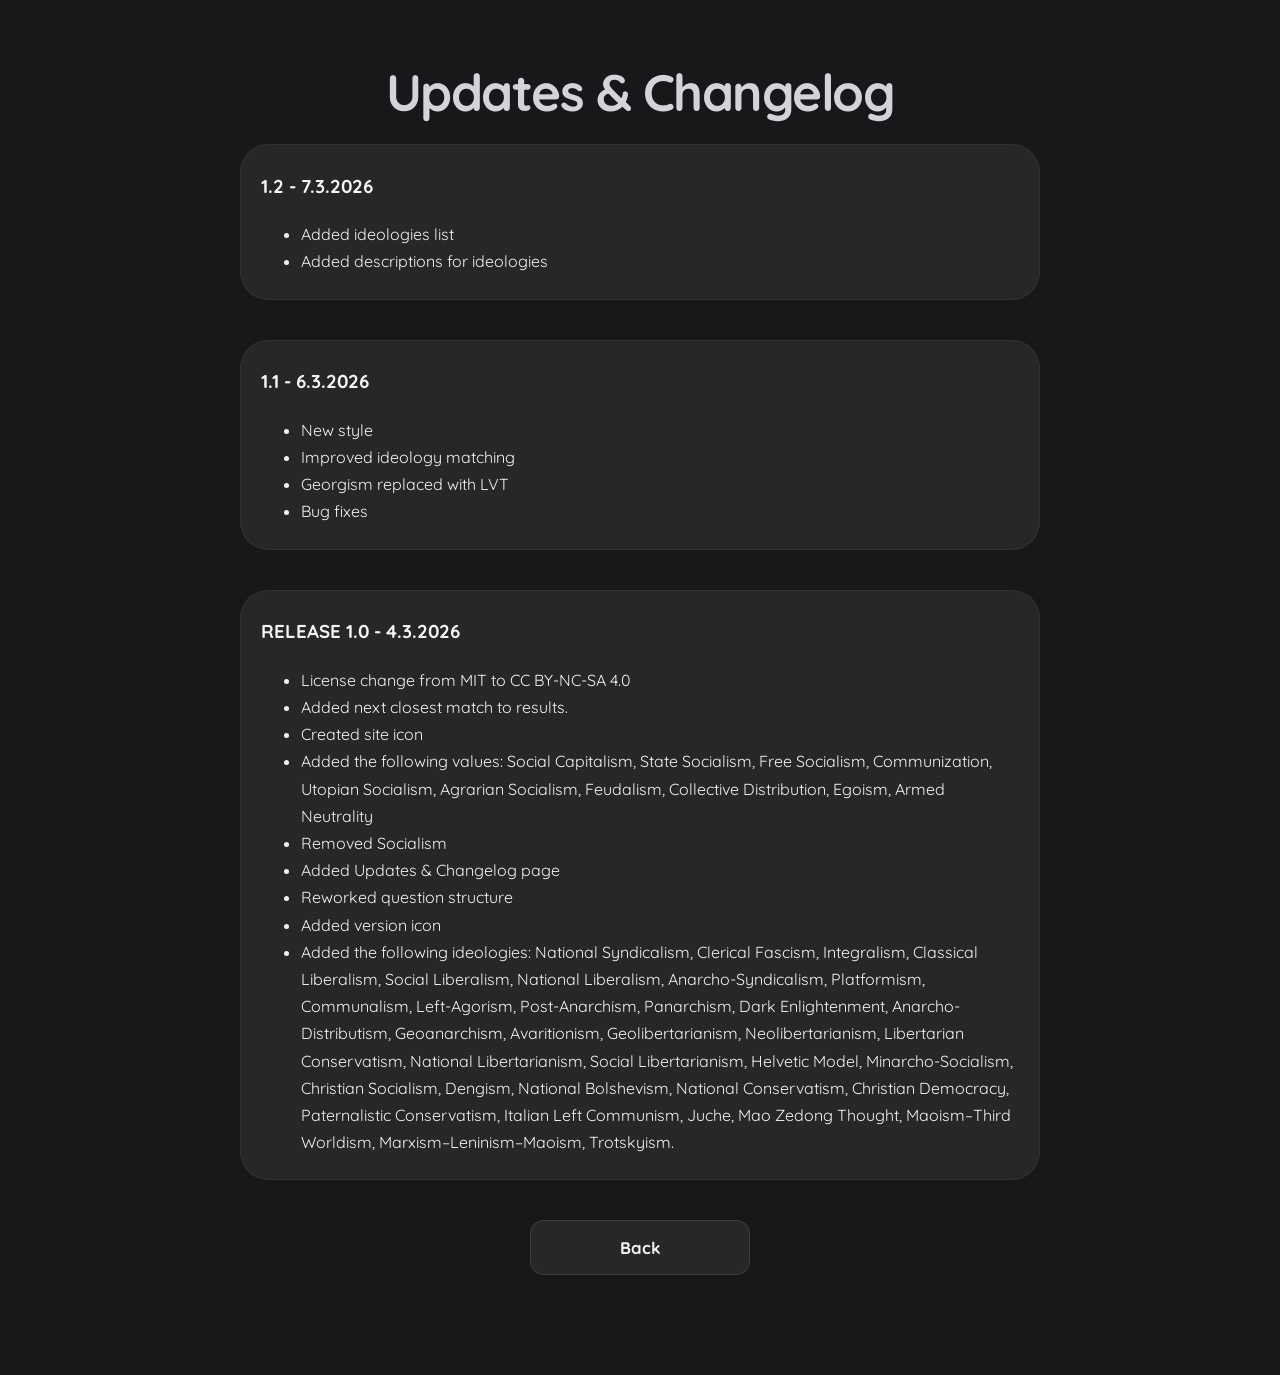
==== changelog.html @ c884f088 "Update changelog.html" ====
<!DOCTYPE html>
<html lang="en">
<head>
    <meta charset="UTF-8">
    <meta name="viewport" content="width=device-width, initial-scale=1.0">
    <title>NeoValues</title>
    <link rel="stylesheet" href="style.css">
    <link rel="icon" type="image/svg" href="icon.svg">
</head>
<body>
    <div class="main-container">
        <h1>Updates & Changelog</h1>

        <div class="description-box">
            <h3>1.2 - 7.3.2026</h3>
            <ul>
                <li>Added ideologies list</li>
                <li>Added descriptions for ideologies</li>
            </ul>
        </div>

        <div class="description-box">
            <h3>1.1 - 6.3.2026</h3>
            <ul>
                <li>New style</li>
                <li>Improved ideology matching</li>
                <li>Georgism replaced with LVT</li>
                <li>Bug fixes</li>
            </ul>
        </div>
        
        <div class="description-box">
            <h3>RELEASE 1.0 - 4.3.2026</h3>
            <ul>
                <li>License change from MIT to CC BY-NC-SA 4.0</li>
                <li>Added next closest match to results.</li>
                <li>Created site icon</li>
                <li>Added the following values: Social Capitalism, State Socialism, Free Socialism, Communization, Utopian Socialism, Agrarian Socialism, Feudalism, 
                    Collective Distribution, Egoism, Armed Neutrality</li>
                <li>Removed Socialism</li>
                <li>Added Updates & Changelog page</li>
                <li>Reworked question structure</li>
                <li>Added version icon</li>
                <li>Added the following ideologies: National Syndicalism, Clerical Fascism, Integralism, Classical Liberalism, Social Liberalism, National Liberalism, 
                    Anarcho-Syndicalism, Platformism, Communalism, Left-Agorism, Post-Anarchism, Panarchism, Dark Enlightenment, Anarcho-Distributism, Geoanarchism, 
                    Avaritionism, Geolibertarianism, Neolibertarianism, Libertarian Conservatism, National Libertarianism, Social Libertarianism, Helvetic Model, Minarcho-Socialism, 
                    Christian Socialism, Dengism, National Bolshevism, National Conservatism, Christian Democracy, Paternalistic Conservatism, Italian Left Communism, Juche, Mao Zedong Thought, 
                    Maoism–Third Worldism, Marxism–Leninism–Maoism, Trotskyism.</li>
            </ul>
        </div>

        <div class="button-container">
            <button onclick="location.href='index.html'">Back</button>
        </div>
    </div>
</body>
</html>
---- style.css ----
@import url('https://fonts.googleapis.com/css2?family=Quicksand:wght@300;500;700&display=swap');

:root {
    --bg-color: #18181b;       
    --card-bg: #27272a;        
    --text-primary: #f4f4f5;   
    --text-dim: #a1a1aa;       
    --accent-primary: #d4d4d8; 
    --accent-soft: #71717a;    
    --radius-lg: 28px;
    --radius-sm: 14px;
    --soft-shadow: 0 10px 40px rgba(0, 0, 0, 0.4);
    --smooth-transition: all 0.4s cubic-bezier(0.23, 1, 0.32, 1);
}

body {
    margin: 0;
    padding: 0;
    min-height: 100vh;
    font-family: 'Quicksand', sans-serif;
    background-color: var(--bg-color);
    color: var(--text-primary);
    display: flex;
    flex-direction: column;
    align-items: center;
}

.main-container {
    width: 100%;
    max-width: 1200px;
    min-height: 100vh;
    padding: 60px 24px;
    box-sizing: border-box;
    display: flex;
    flex-direction: column;
    align-items: center;
}

/* Header & Tiny Versioning */
.title-container {
    display: flex;
    align-items: center;
    gap: 10px;
    margin-bottom: 50px;
}

h1 {
    font-weight: 700;
    font-size: 3.2rem;
    margin: 0;
    color: var(--accent-primary);
    letter-spacing: -1.5px;
    text-align: center;
}

.version-icon {
    width: 30px; 
    height: auto;
    opacity: 0.3;
    filter: grayscale(1);
}

/* Question Box */
.question-container {
    min-height: 140px;
    margin-bottom: 20px;
    display: flex;
    align-items: center;
    justify-content: center;
    width: 100%;
}

#question {
    background-color: var(--card-bg);
    padding: 35px 50px;
    border-radius: var(--radius-lg);
    font-size: 1.4rem;
    font-weight: 500;
    line-height: 1.5;
    box-shadow: var(--soft-shadow);
    max-width: 800px;
    border: 1px solid rgba(255, 255, 255, 0.05);
}

/* Buttons */
#buttons {
    display: flex;
    flex-direction: column;
    gap: 12px;
    width: 100%;
    max-width: 480px;
    margin-top: 20px;
    margin-bottom: 50px;
}

.button-container {
    display: flex;
    flex-direction: column;
    align-items: center;
    gap: 15px;
    margin-top: 20px;
    margin-bottom: 40px;
    width: 100%;
}

.button-container button {
    width: auto; 
    min-width: 220px;
    max-width: 400px;
    text-align: center;
}

#buttons.multi-column {
    display: flex;
    flex-direction: column;
    grid-template-columns: none;
    max-width: 480px;
    gap: 12px;
}

button {
    padding: 16px 24px;
    background-color: var(--card-bg);
    border: 1px solid rgba(255, 255, 255, 0.1);
    border-radius: var(--radius-sm);
    color: var(--text-primary);
    font-family: inherit;
    font-size: 1.05rem;
    font-weight: 700;
    cursor: pointer;
    transition: var(--smooth-transition);
}

button:hover {
    background-color: var(--text-primary);
    color: var(--bg-color);
    transform: translateY(-2px);
    box-shadow: 0 5px 15px rgba(255, 255, 255, 0.1);
}

/* Results Display */

#results-container, .values-flex-container {
    display: flex;
    justify-content: left;
    flex-wrap: wrap;
    gap: 30px;
    margin-top: 20px;
}

.main-results-wrapper {
    display: flex;
    flex-direction: column;
    align-items: center;
    justify-content: center;
    width: 100%;
    padding: 40px 0;
}

.top-section, .bottom-section {
    display: flex;
    flex-direction: column;
    align-items: center;
    width: 100%;
}

#results-container {
    display: flex;
    justify-content: center;
    flex-wrap: wrap;
    gap: 30px;
    margin-top: 20px;
}

.result-item {
    display: flex;
    flex-direction: column;
    align-items: center;
    width: 150px;
    transition: var(--smooth-transition);
}

.result-icon {
    width: 100px;
    height: 100px;
    margin-bottom: 15px;
    filter: drop-shadow(0 5px 15px rgba(0,0,0,0.3));
    transition: var(--smooth-transition);
}

.result-item:hover .result-icon {
    transform: scale(1.1);
}

.result-text {
    font-size: 0.9rem;
    font-weight: 700;
    color: var(--text-dim);
    text-transform: uppercase;
    text-align: center;
    width: 100%;
}

.label-bubble {
    display: inline-block;
    padding: 14px 40px;
    border-radius: 50px;
    font-weight: 700;
    font-size: 1.8rem;
    color: #ffffff;
    margin: 15px 0;
    box-shadow: 0 4px 20px rgba(0, 0, 0, 0.3);
    transition: var(--smooth-transition);
}

#secondary-label {
    background-color: transparent !important;
    font-size: 1.1rem;
    margin-top: 10px;
    border: 2px solid;
    box-shadow: none;
}

/* Info Boxes */
.description-box {
    background-color: var(--card-bg);
    padding: 7px 20px;
    border-radius: var(--radius-lg);
    text-align: left;
    line-height: 1.7;
    border: 1px solid rgba(255, 255, 255, 0.05);
    width: 100%;
    max-width: 800px;
    box-sizing: border-box;
    align-self: center; 
    margin-top: 10px;
}

.license-bubble {
    background-color: var(--card-bg);
    color: var(--text-primary);
    width: 90%;
    max-width: 800px;
    height: auto;
    max-height: 60vh;
    padding: 30px;
    border-radius: var(--radius-lg);
    overflow-y: auto;
    border: 1px solid rgba(255, 255, 255, 0.05);
}

.description-box, .license-bubble {
    margin-top: 20px;
    margin-bottom: 20px;
}

.category-title {
    font-size: 1.5rem;
    color: var(--accent-primary);
    margin-bottom: 20px;
    border-bottom: 1px solid var(--accent-soft);
    padding-bottom: 8px;
}

.desc-icon {
    width: 110px;
    height: 110px;
    margin-bottom: 15px;
    filter: drop-shadow(0 8px 16px rgba(0,0,0,0.4));
    transition: var(--smooth-transition);
}

.desc-icon:hover {
    transform: scale(1.05);
}

.original-work-sign {
    display: none;
    text-align: center;
    margin: 0 auto;
}

/* Contact */

a {
    color: var(--text-primary);
    text-decoration: none;
    transition: var(--smooth-transition);
}

a:hover {
    color: var(--accent-primary);
    text-decoration: underline;
}

/* Mobile */
@media (max-width: 800px) {
    #results-container, .values-flex-container {
        display: grid;
        grid-template-columns: repeat(3, 1fr); 
        gap: 15px;
        width: 100%;
        max-width: 400px;
        margin: 20px auto 0;
        justify-items: center;
    }

    .result-item {
        width: 100% !important; 
        max-width: 90px;
    }

    .result-icon {
        width: 80px;
        height: 80px;
        margin-bottom: 8px;
    }

    .result-text {
        font-size: 0.75rem;
    }

    .button-container {
        align-items: center;
    }

    #ideology-title {
        font-size: 1.8rem;
        margin-bottom: 15px;
        padding: 0 10px;
    }

    .license-bubble {
        width: 100% !important;
        max-width: 100vw;
        box-sizing: border-box;
        padding: 20px !important;
        margin: 20px 0 !important;
        border-radius: var(--radius-sm);
        height: auto;
        max-height: 65vh;
    }

    #license-text {
        white-space: pre-wrap !important;
        word-wrap: break-word;
        font-size: 0.85rem;
    }

}
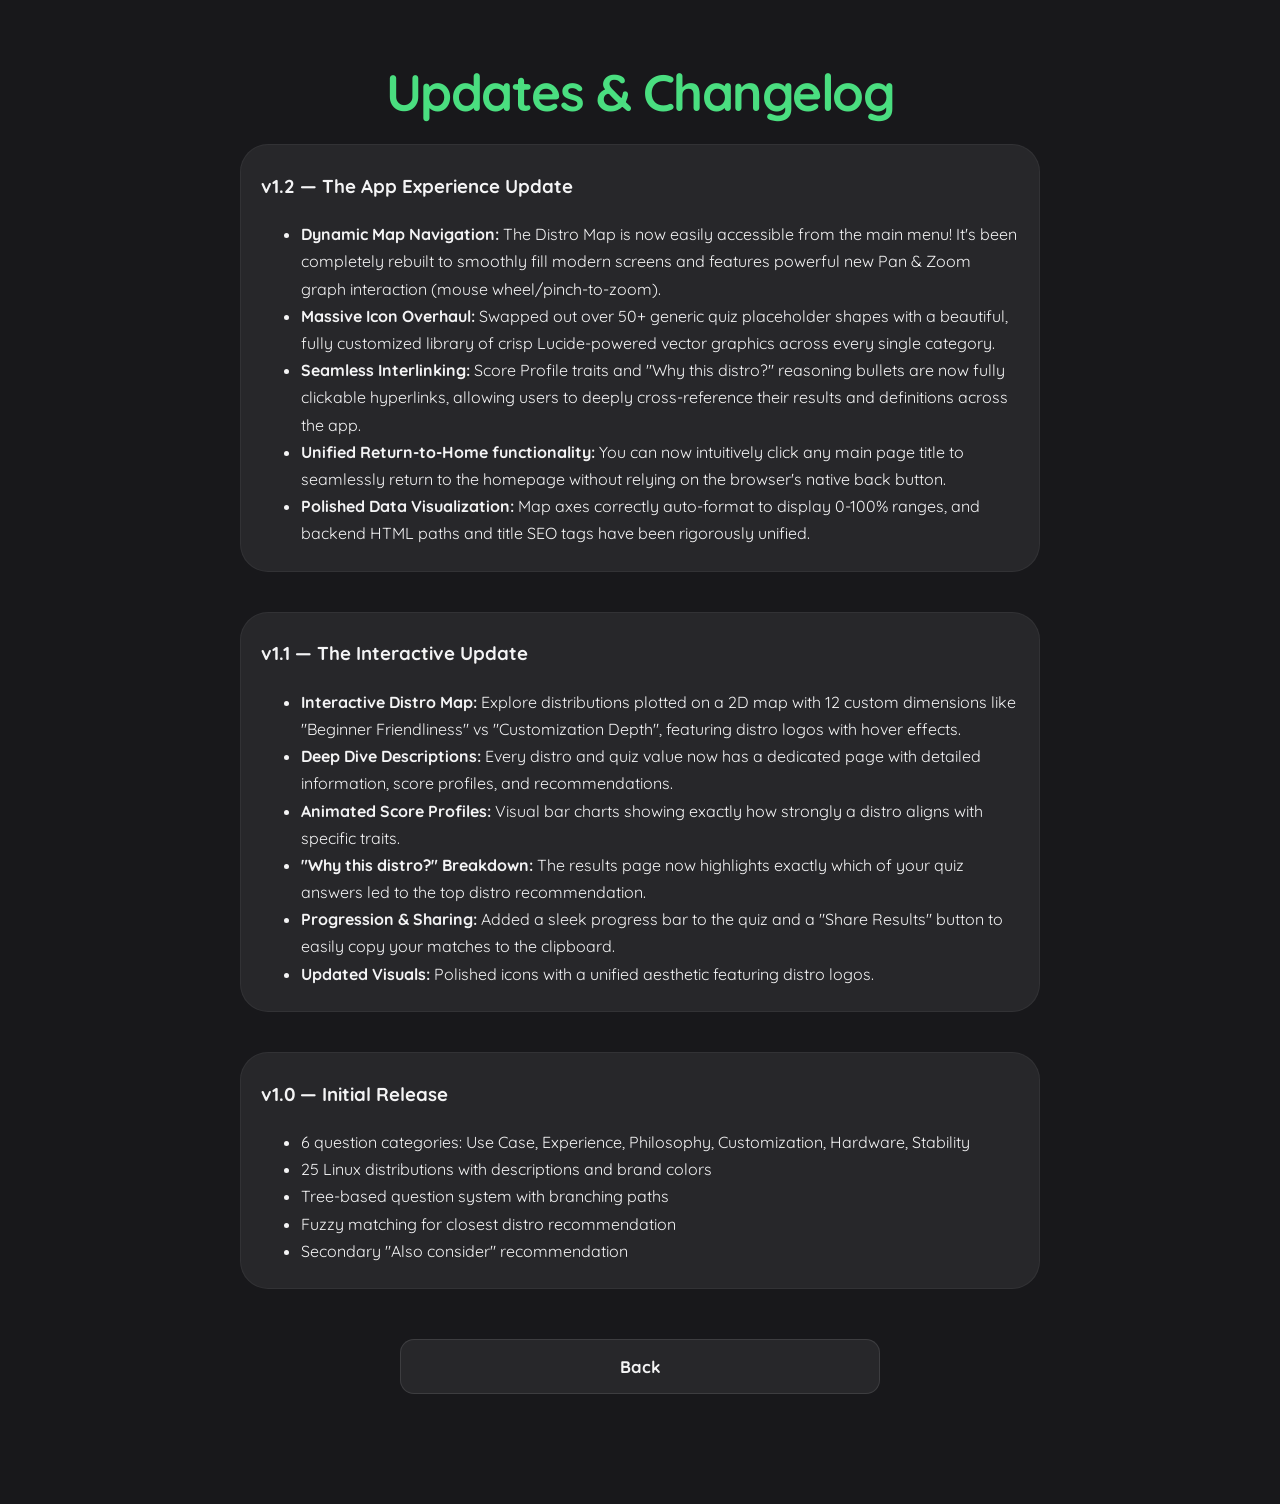
==== commit 8f370742: "forked out" ====
--- a/changelog.html
+++ b/changelog.html
@@ -1,57 +1,56 @@
 <!DOCTYPE html>
 <html lang="en">
+
 <head>
     <meta charset="UTF-8">
     <meta name="viewport" content="width=device-width, initial-scale=1.0">
-    <title>NeoValues</title>
+    <title>DistroChoose - Changelog</title>
     <link rel="stylesheet" href="style.css">
     <link rel="icon" type="image/svg" href="icon.svg">
 </head>
+
 <body>
     <div class="main-container">
-        <h1>Updates & Changelog</h1>
+        <a href="index.html" class="home-link" title="Return to Home"><h1>Updates & Changelog</h1></a>
 
         <div class="description-box">
-            <h3>1.2 - 7.3.2026</h3>
+            <h3>v1.2 — The App Experience Update</h3>
             <ul>
-                <li>Added ideologies list</li>
-                <li>Added descriptions for ideologies</li>
+                <li><strong>Dynamic Map Navigation:</strong> The Distro Map is now easily accessible from the main menu! It's been completely rebuilt to smoothly fill modern screens and features powerful new Pan & Zoom graph interaction (mouse wheel/pinch-to-zoom).</li>
+                <li><strong>Massive Icon Overhaul:</strong> Swapped out over 50+ generic quiz placeholder shapes with a beautiful, fully customized library of crisp Lucide-powered vector graphics across every single category.</li>
+                <li><strong>Seamless Interlinking:</strong> Score Profile traits and "Why this distro?" reasoning bullets are now fully clickable hyperlinks, allowing users to deeply cross-reference their results and definitions across the app.</li>
+                <li><strong>Unified Return-to-Home functionality:</strong> You can now intuitively click any main page title to seamlessly return to the homepage without relying on the browser's native back button.</li>
+                <li><strong>Polished Data Visualization:</strong> Map axes correctly auto-format to display 0-100% ranges, and backend HTML paths and title SEO tags have been rigorously unified.</li>
             </ul>
         </div>
 
         <div class="description-box">
-            <h3>1.1 - 6.3.2026</h3>
+            <h3>v1.1 — The Interactive Update</h3>
             <ul>
-                <li>New style</li>
-                <li>Improved ideology matching</li>
-                <li>Georgism replaced with LVT</li>
-                <li>Bug fixes</li>
-            </ul>
-        </div>
-        
-        <div class="description-box">
-            <h3>RELEASE 1.0 - 4.3.2026</h3>
-            <ul>
-                <li>License change from MIT to CC BY-NC-SA 4.0</li>
-                <li>Added next closest match to results.</li>
-                <li>Created site icon</li>
-                <li>Added the following values: Social Capitalism, State Socialism, Free Socialism, Communization, Utopian Socialism, Agrarian Socialism, Feudalism, 
-                    Collective Distribution, Egoism, Armed Neutrality</li>
-                <li>Removed Socialism</li>
-                <li>Added Updates & Changelog page</li>
-                <li>Reworked question structure</li>
-                <li>Added version icon</li>
-                <li>Added the following ideologies: National Syndicalism, Clerical Fascism, Integralism, Classical Liberalism, Social Liberalism, National Liberalism, 
-                    Anarcho-Syndicalism, Platformism, Communalism, Left-Agorism, Post-Anarchism, Panarchism, Dark Enlightenment, Anarcho-Distributism, Geoanarchism, 
-                    Avaritionism, Geolibertarianism, Neolibertarianism, Libertarian Conservatism, National Libertarianism, Social Libertarianism, Helvetic Model, Minarcho-Socialism, 
-                    Christian Socialism, Dengism, National Bolshevism, National Conservatism, Christian Democracy, Paternalistic Conservatism, Italian Left Communism, Juche, Mao Zedong Thought, 
-                    Maoism–Third Worldism, Marxism–Leninism–Maoism, Trotskyism.</li>
+                <li><strong>Interactive Distro Map:</strong> Explore distributions plotted on a 2D map with 12 custom dimensions like "Beginner Friendliness" vs "Customization Depth", featuring distro logos with hover effects.</li>
+                <li><strong>Deep Dive Descriptions:</strong> Every distro and quiz value now has a dedicated page with detailed information, score profiles, and recommendations.</li>
+                <li><strong>Animated Score Profiles:</strong> Visual bar charts showing exactly how strongly a distro aligns with specific traits.</li>
+                <li><strong>"Why this distro?" Breakdown:</strong> The results page now highlights exactly which of your quiz answers led to the top distro recommendation.</li>
+                <li><strong>Progression & Sharing:</strong> Added a sleek progress bar to the quiz and a "Share Results" button to easily copy your matches to the clipboard.</li>
+                <li><strong>Updated Visuals:</strong> Polished icons with a unified aesthetic featuring distro logos.</li>
             </ul>
         </div>
 
-        <div class="button-container">
+        <div class="description-box">
+            <h3>v1.0 — Initial Release</h3>
+            <ul>
+                <li>6 question categories: Use Case, Experience, Philosophy, Customization, Hardware, Stability</li>
+                <li>25 Linux distributions with descriptions and brand colors</li>
+                <li>Tree-based question system with branching paths</li>
+                <li>Fuzzy matching for closest distro recommendation</li>
+                <li>Secondary "Also consider" recommendation</li>
+            </ul>
+        </div>
+
+        <div id="buttons" style="margin-top: 30px;">
             <button onclick="location.href='index.html'">Back</button>
         </div>
     </div>
 </body>
-</html>
+
+</html>
--- a/style.css
+++ b/style.css
@@ -1,12 +1,12 @@
 @import url('https://fonts.googleapis.com/css2?family=Quicksand:wght@300;500;700&display=swap');
 
 :root {
-    --bg-color: #18181b;       
-    --card-bg: #27272a;        
-    --text-primary: #f4f4f5;   
-    --text-dim: #a1a1aa;       
-    --accent-primary: #d4d4d8; 
-    --accent-soft: #71717a;    
+    --bg-color: #18181b;
+    --card-bg: #27272a;
+    --text-primary: #f4f4f5;
+    --text-dim: #a1a1aa;
+    --accent-primary: #4ade80;
+    --accent-soft: #22c55e;
     --radius-lg: 28px;
     --radius-sm: 14px;
     --soft-shadow: 0 10px 40px rgba(0, 0, 0, 0.4);
@@ -53,11 +53,50 @@
     text-align: center;
 }
 
+.home-link {
+    text-decoration: none;
+    color: inherit;
+    transition: var(--smooth-transition);
+}
+
+.home-link:hover {
+    opacity: 0.8;
+}
+
+.intro-text {
+    color: var(--text-dim);
+    font-size: 1.05rem;
+    text-align: center;
+    max-width: 600px;
+    margin: 0 auto 30px;
+    line-height: 1.6;
+}
+
 .version-icon {
-    width: 30px; 
+    width: 30px;
     height: auto;
     opacity: 0.3;
     filter: grayscale(1);
+}
+
+/* Progress Bar */
+.progress-container {
+    width: 100%;
+    max-width: 800px;
+    height: 8px;
+    background-color: var(--card-bg);
+    border-radius: 4px;
+    margin-bottom: 24px;
+    overflow: hidden;
+    border: 1px solid rgba(255, 255, 255, 0.05);
+}
+
+.progress-bar {
+    height: 100%;
+    width: 0;
+    background: linear-gradient(90deg, var(--accent-soft), var(--accent-primary));
+    border-radius: 4px;
+    transition: width 0.4s ease-out;
 }
 
 /* Question Box */
@@ -104,7 +143,7 @@
 }
 
 .button-container button {
-    width: auto; 
+    width: auto;
     min-width: 220px;
     max-width: 400px;
     text-align: center;
@@ -140,7 +179,8 @@
 
 /* Results Display */
 
-#results-container, .values-flex-container {
+#results-container,
+.values-flex-container {
     display: flex;
     justify-content: left;
     flex-wrap: wrap;
@@ -157,7 +197,8 @@
     padding: 40px 0;
 }
 
-.top-section, .bottom-section {
+.top-section,
+.bottom-section {
     display: flex;
     flex-direction: column;
     align-items: center;
@@ -184,7 +225,7 @@
     width: 100px;
     height: 100px;
     margin-bottom: 15px;
-    filter: drop-shadow(0 5px 15px rgba(0,0,0,0.3));
+    filter: drop-shadow(0 5px 15px rgba(0, 0, 0, 0.3));
     transition: var(--smooth-transition);
 }
 
@@ -232,7 +273,7 @@
     width: 100%;
     max-width: 800px;
     box-sizing: border-box;
-    align-self: center; 
+    align-self: center;
     margin-top: 10px;
 }
 
@@ -249,7 +290,8 @@
     border: 1px solid rgba(255, 255, 255, 0.05);
 }
 
-.description-box, .license-bubble {
+.description-box,
+.license-bubble {
     margin-top: 20px;
     margin-bottom: 20px;
 }
@@ -266,7 +308,7 @@
     width: 110px;
     height: 110px;
     margin-bottom: 15px;
-    filter: drop-shadow(0 8px 16px rgba(0,0,0,0.4));
+    filter: drop-shadow(0 8px 16px rgba(0, 0, 0, 0.4));
     transition: var(--smooth-transition);
 }
 
@@ -293,11 +335,420 @@
     text-decoration: underline;
 }
 
+/* Results Headings */
+.results-heading {
+    font-size: 1.6rem;
+    color: var(--accent-primary);
+    margin: 30px 0 15px;
+    text-align: center;
+    font-weight: 700;
+}
+
+.results-subheading {
+    font-size: 1.2rem;
+    color: var(--accent-soft);
+    margin: 25px 0 10px;
+    text-align: center;
+}
+
+/* Distro Cards */
+#distro-cards {
+    display: flex;
+    flex-direction: column;
+    gap: 16px;
+    width: 100%;
+    max-width: 700px;
+    margin: 0 auto;
+}
+
+.distro-card {
+    display: block;
+    background-color: var(--card-bg);
+    border: 2px solid rgba(255, 255, 255, 0.08);
+    border-radius: var(--radius-sm);
+    padding: 20px 24px;
+    transition: var(--smooth-transition);
+    cursor: pointer;
+}
+
+.distro-card:hover {
+    transform: translateY(-3px);
+    box-shadow: 0 8px 30px rgba(0, 0, 0, 0.4);
+    border-color: rgba(255, 255, 255, 0.2);
+}
+
+.distro-card-primary {
+    border-width: 2px;
+    box-shadow: 0 4px 20px rgba(0, 0, 0, 0.3);
+}
+
+.distro-rank {
+    font-size: 0.85rem;
+    font-weight: 700;
+    text-transform: uppercase;
+    letter-spacing: 0.5px;
+    margin-bottom: 8px;
+    color: var(--accent-primary);
+}
+
+.distro-name-row {
+    display: flex;
+    align-items: center;
+    gap: 10px;
+    margin-bottom: 8px;
+    flex-wrap: wrap;
+}
+
+.distro-color-dot {
+    width: 14px;
+    height: 14px;
+    border-radius: 50%;
+    flex-shrink: 0;
+}
+
+.distro-card-icon {
+    width: 32px;
+    height: 32px;
+    border-radius: 8px;
+    flex-shrink: 0;
+    object-fit: contain;
+    background: #ffffff;
+    padding: 3px;
+    box-shadow: 0 1px 4px rgba(0, 0, 0, 0.2);
+}
+
+.distro-list-icon {
+    width: 64px;
+    height: 64px;
+    border-radius: 12px;
+    object-fit: contain;
+    background: #ffffff;
+    padding: 6px;
+    box-shadow: 0 2px 8px rgba(0, 0, 0, 0.25);
+    margin-bottom: 10px;
+    transition: var(--smooth-transition);
+}
+
+.result-item:hover .distro-list-icon {
+    transform: scale(1.08);
+    box-shadow: 0 4px 16px rgba(0, 0, 0, 0.35);
+}
+
+.distro-name {
+    font-size: 1.4rem;
+    font-weight: 700;
+    color: var(--text-primary);
+}
+
+.match-percent {
+    margin-left: auto;
+    font-size: 1rem;
+    font-weight: 700;
+    color: var(--accent-primary);
+    background: rgba(74, 222, 128, 0.1);
+    padding: 4px 12px;
+    border-radius: 20px;
+}
+
+.distro-card-desc {
+    font-size: 0.92rem;
+    color: var(--text-dim);
+    line-height: 1.5;
+    margin: 6px 0 10px;
+}
+
+.de-badge {
+    display: inline-block;
+    font-size: 0.8rem;
+    font-weight: 700;
+    color: var(--text-dim);
+    background: rgba(255, 255, 255, 0.06);
+    padding: 4px 12px;
+    border-radius: 8px;
+    margin-right: 6px;
+}
+
+.de-rec-card {
+    border-color: var(--accent-soft) !important;
+}
+
+/* Glossary */
+.glossary-grid {
+    display: grid;
+    grid-template-columns: repeat(auto-fill, minmax(300px, 1fr));
+    gap: 16px;
+    width: 100%;
+    max-width: 900px;
+    margin: 0 auto;
+}
+
+.glossary-card {
+    background-color: var(--card-bg);
+    border: 1px solid rgba(255, 255, 255, 0.05);
+    border-radius: var(--radius-sm);
+    padding: 16px 20px;
+    transition: var(--smooth-transition);
+}
+
+.glossary-card:hover {
+    border-color: var(--accent-primary);
+    transform: translateY(-2px);
+}
+
+.glossary-term {
+    font-size: 1.05rem;
+    font-weight: 700;
+    color: var(--accent-primary);
+    margin: 0 0 6px;
+}
+
+.glossary-def {
+    font-size: 0.88rem;
+    color: var(--text-dim);
+    line-height: 1.5;
+    margin: 0;
+}
+
+/* Description Page */
+.desc-header {
+    display: flex;
+    flex-direction: column;
+    align-items: center;
+    text-align: center;
+    margin-bottom: 20px;
+}
+
+.desc-distro-header {
+    display: flex;
+    align-items: center;
+    gap: 20px;
+    text-align: left;
+}
+
+.desc-distro-logo {
+    width: 80px;
+    height: 80px;
+    border-radius: 16px;
+    object-fit: contain;
+    background: #ffffff;
+    padding: 8px;
+    box-shadow: 0 4px 16px rgba(0, 0, 0, 0.3);
+}
+
+.desc-family-badge {
+    display: inline-block;
+    padding: 4px 14px;
+    border-radius: 20px;
+    font-size: 0.8rem;
+    font-weight: 700;
+    color: #ffffff;
+}
+
+.desc-category-label {
+    font-size: 0.9rem;
+    font-weight: 700;
+    color: var(--accent-soft);
+    text-transform: uppercase;
+    letter-spacing: 1px;
+    margin-top: 6px;
+}
+
+.desc-body {
+    width: 100%;
+    max-width: 750px;
+}
+
+.desc-info-grid {
+    display: grid;
+    grid-template-columns: repeat(auto-fit, minmax(200px, 1fr));
+    gap: 12px;
+    margin-top: 16px;
+}
+
+.desc-info-card {
+    background: var(--card-bg);
+    border: 1px solid rgba(255, 255, 255, 0.05);
+    border-radius: var(--radius-sm);
+    padding: 14px 18px;
+    display: flex;
+    flex-direction: column;
+    gap: 4px;
+}
+
+.desc-info-label {
+    font-size: 0.75rem;
+    font-weight: 700;
+    color: var(--text-dim);
+    text-transform: uppercase;
+    letter-spacing: 0.5px;
+}
+
+.desc-info-value {
+    font-size: 0.95rem;
+    font-weight: 500;
+    color: var(--text-primary);
+}
+
+.desc-info-value a {
+    color: var(--accent-primary);
+    word-break: break-all;
+}
+
+/* Score bars */
+.desc-scores {
+    display: flex;
+    flex-direction: column;
+    gap: 20px;
+}
+
+.desc-score-category {
+    background: var(--card-bg);
+    border: 1px solid rgba(255, 255, 255, 0.05);
+    border-radius: var(--radius-sm);
+    padding: 16px 20px;
+}
+
+.desc-score-cat-title {
+    font-size: 0.85rem;
+    font-weight: 700;
+    color: var(--accent-primary);
+    text-transform: uppercase;
+    letter-spacing: 0.5px;
+    margin: 0 0 12px;
+}
+
+.desc-score-row {
+    display: flex;
+    align-items: center;
+    gap: 10px;
+    margin-bottom: 6px;
+}
+
+.desc-score-label {
+    font-size: 0.8rem;
+    color: var(--text-dim);
+    width: 140px;
+    flex-shrink: 0;
+    text-transform: capitalize;
+}
+
+a.desc-score-label {
+    text-decoration: none;
+    transition: color 0.2s ease;
+}
+
+a.desc-score-label:hover {
+    color: var(--accent-primary);
+}
+
+.desc-score-bar-bg {
+    flex: 1;
+    height: 8px;
+    background: rgba(255, 255, 255, 0.06);
+    border-radius: 4px;
+    overflow: hidden;
+}
+
+@keyframes growBar {
+    from { transform: scaleX(0); }
+    to { transform: scaleX(1); }
+}
+
+.desc-score-bar-fill {
+    height: 100%;
+    background: linear-gradient(90deg, var(--accent-soft), var(--accent-primary));
+    border-radius: 4px;
+    transform-origin: left;
+    animation: growBar 0.8s cubic-bezier(0.1, 0.9, 0.2, 1) forwards;
+}
+
+.desc-score-value {
+    font-size: 0.8rem;
+    font-weight: 700;
+    color: var(--text-dim);
+    width: 30px;
+    text-align: right;
+    flex-shrink: 0;
+}
+
+/* Leaf value lists */
+.desc-list-box {
+    background: var(--card-bg);
+    border: 1px solid rgba(255, 255, 255, 0.05);
+    border-radius: var(--radius-sm);
+    padding: 16px 20px;
+    margin-top: 12px;
+}
+
+.desc-list-title {
+    font-size: 1rem;
+    font-weight: 700;
+    color: var(--text-primary);
+    margin: 0 0 10px;
+}
+
+.desc-list {
+    margin: 0;
+    padding-left: 20px;
+    list-style: none;
+}
+
+.desc-list li {
+    font-size: 0.92rem;
+    color: var(--text-dim);
+    line-height: 1.8;
+    position: relative;
+    padding-left: 10px;
+}
+
+.desc-list li::before {
+    content: '→';
+    position: absolute;
+    left: -16px;
+    color: var(--accent-soft);
+}
+
+/* Top distros row */
+.desc-top-distros {
+    display: flex;
+    flex-direction: column;
+    gap: 8px;
+    max-width: 500px;
+    margin: 0 auto;
+}
+
+.desc-distro-row {
+    display: flex;
+    align-items: center;
+    gap: 12px;
+    padding: 10px 16px;
+    background: var(--card-bg);
+    border: 1px solid rgba(255, 255, 255, 0.05);
+    border-radius: var(--radius-sm);
+    text-decoration: none;
+    color: inherit;
+    transition: var(--smooth-transition);
+}
+
+.desc-distro-row:hover {
+    border-color: var(--accent-primary);
+    transform: translateX(4px);
+}
+
+.desc-distro-row-name {
+    font-size: 1rem;
+    font-weight: 700;
+    color: var(--text-primary);
+    flex: 1;
+}
+
 /* Mobile */
 @media (max-width: 800px) {
-    #results-container, .values-flex-container {
+
+    #results-container,
+    .values-flex-container {
         display: grid;
-        grid-template-columns: repeat(3, 1fr); 
+        grid-template-columns: repeat(3, 1fr);
         gap: 15px;
         width: 100%;
         max-width: 400px;
@@ -306,7 +757,7 @@
     }
 
     .result-item {
-        width: 100% !important; 
+        width: 100% !important;
         max-width: 90px;
     }
 
@@ -347,4 +798,154 @@
         font-size: 0.85rem;
     }
 
-}
+    .desc-distro-header {
+        flex-direction: column;
+        align-items: center;
+        text-align: center;
+    }
+
+    .desc-info-grid {
+        grid-template-columns: 1fr;
+    }
+
+    .desc-score-label {
+        width: 100px;
+        font-size: 0.72rem;
+    }
+
+    .desc-score-row {
+        gap: 6px;
+    }
+
+}
+
+/* Distro Tree System */
+.tree-container {
+    background: var(--card-bg);
+    border: 1px solid rgba(255, 255, 255, 0.05);
+    border-radius: var(--radius-lg);
+    padding: 30px;
+    margin-top: 30px;
+    margin-bottom: 20px;
+    overflow: auto;
+    max-height: 85vh;
+}
+
+.tree-list {
+    display: flex;
+    flex-direction: column;
+    margin: 0;
+    padding: 0;
+    padding-left: 35px;
+    list-style: none;
+    position: relative;
+    gap: 4px;
+    flex-shrink: 0;
+}
+
+.root-tree {
+    padding-left: 0;
+}
+
+/* Horizontal line extending from parent card to children spine */
+.tree-list::before {
+    content: '';
+    position: absolute;
+    left: 0;
+    top: 50%;
+    width: 17.5px;
+    border-top: 2px solid rgba(255, 255, 255, 0.1);
+}
+
+.root-tree::before {
+    display: none;
+}
+
+.tree-node {
+    display: flex;
+    flex-direction: row;
+    align-items: center;
+    position: relative;
+    padding: 6px 0;
+}
+
+/* Upper half of vertical spine + horizontal branch to the card */
+.tree-node::before {
+    content: "";
+    position: absolute;
+    left: -17.5px;
+    top: 0;
+    bottom: 50%;
+    border-left: 2px solid rgba(255, 255, 255, 0.1);
+    border-bottom: 2px solid rgba(255, 255, 255, 0.1);
+    width: 17.5px;
+}
+
+/* Lower half of vertical spine */
+.tree-node::after {
+    content: "";
+    position: absolute;
+    left: -17.5px;
+    top: 50%;
+    bottom: 0;
+    border-left: 2px solid rgba(255, 255, 255, 0.1);
+}
+
+/* Remove corner cases for first and last siblings */
+.tree-node:first-child::before {
+    border-left: none;
+}
+
+.tree-node:last-child::after {
+    border-left: none;
+}
+
+.root-tree > .tree-node::before,
+.root-tree > .tree-node::after {
+    display: none;
+}
+
+.tree-card {
+    background: rgba(0, 0, 0, 0.2);
+    padding: 12px 18px;
+    border-radius: var(--radius-sm);
+    display: inline-block;
+    min-width: 220px;
+    flex-shrink: 0;
+    transition: var(--smooth-transition);
+}
+
+.tree-card:hover {
+    background: rgba(0, 0, 0, 0.3);
+}
+
+.tree-title {
+    font-size: 1.1rem;
+    font-weight: 700;
+    color: var(--text-primary);
+    display: flex;
+    justify-content: space-between;
+    align-items: center;
+    gap: 12px;
+}
+
+.tree-year {
+    font-size: 0.8rem;
+    color: var(--text-dim);
+    background: rgba(255, 255, 255, 0.05);
+    padding: 2px 8px;
+    border-radius: 12px;
+}
+
+.tree-card a {
+    font-size: 0.8rem;
+    color: var(--accent-primary);
+    text-decoration: none;
+    margin-top: 6px;
+    display: inline-block;
+    font-weight: 500;
+}
+
+.tree-card a:hover {
+    text-decoration: underline;
+}
